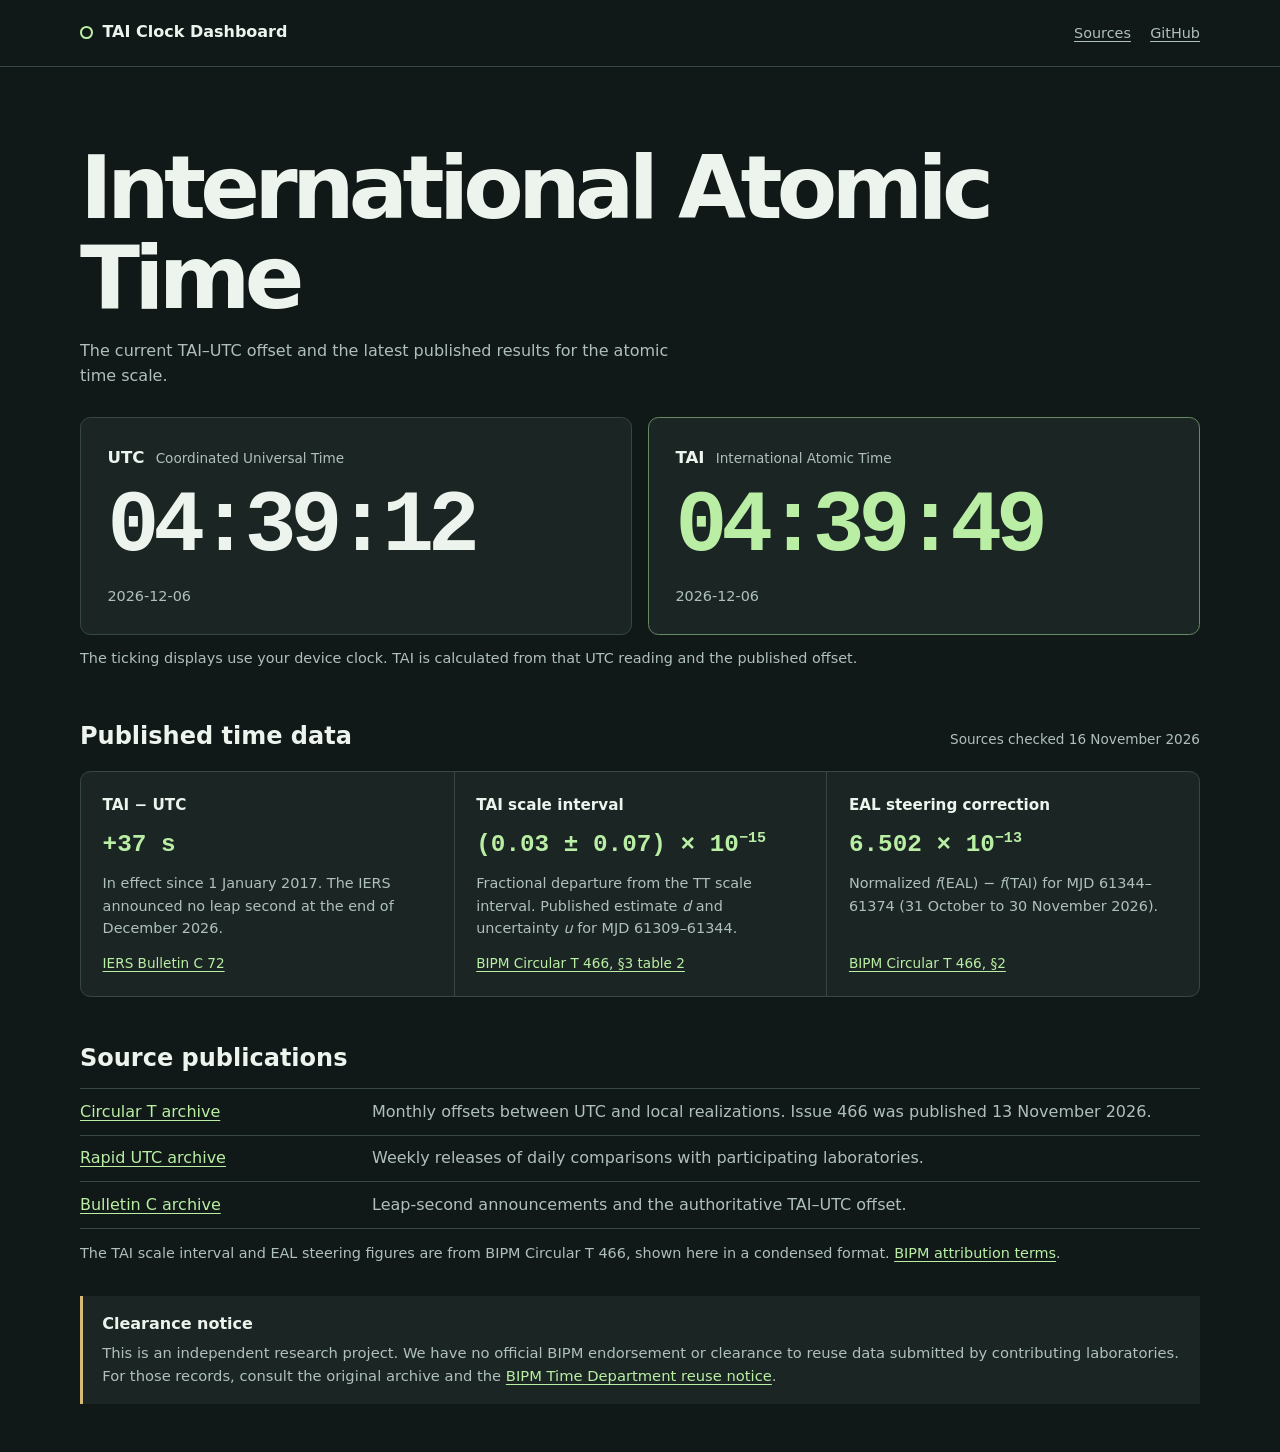
==== public/index.html @ c5761c44 "Add public TAI dashboard and data clearance notice" ====
<!doctype html>
<html lang="en">
<head>
  <meta charset="utf-8">
  <meta name="viewport" content="width=device-width, initial-scale=1">
  <meta name="description" content="Device-clock estimates of UTC and TAI, with published International Atomic Time results and source links.">
  <title>TAI Clock Dashboard</title>
  <link rel="stylesheet" href="./styles.css">
  <script type="module" src="./clock.mjs"></script>
</head>
<body>
  <header class="topbar">
    <div class="wrap header-inner">
      <a href="./" class="brand"><span class="brand-mark" aria-hidden="true"></span>TAI Clock Dashboard</a>
      <nav aria-label="Page links">
        <a href="#sources">Sources</a>
        <a href="https://github.com/uwarring82/tai-clock-dashboard">GitHub</a>
      </nav>
    </div>
  </header>
  <main class="wrap">
    <section class="hero" aria-labelledby="title">
      <h1 id="title">International Atomic Time</h1>
      <p class="subtitle">The current TAI–UTC offset and the latest published results for the atomic time scale.</p>
      <div class="clocks">
        <div class="clock">
          <h2>UTC <span>Coordinated Universal Time</span></h2>
          <p class="digits" id="utc-time">--:--:--</p>
          <p class="clock-date" id="utc-date">Device clock</p>
        </div>
        <div class="clock tai">
          <h2>TAI <span>International Atomic Time</span></h2>
          <p class="digits" id="tai-time">--:--:--</p>
          <p class="clock-date" id="tai-date">UTC + 37 s</p>
        </div>
      </div>
      <p class="clock-note">The ticking displays use your device clock. TAI is calculated from that UTC reading and the published offset.</p>
      <noscript><p class="clock-note">Enable JavaScript to see the ticking displays.</p></noscript>
    </section>

    <section class="results" aria-labelledby="results-title">
      <div class="section-heading">
        <h2 id="results-title">Published time data</h2>
        <p>Sources checked <time datetime="2026-11-16">16 November 2026</time></p>
      </div>
      <div class="metrics">
        <article>
          <h3>TAI − UTC</h3>
          <p class="value" id="tai-offset" data-seconds="37"
             data-start="2017-01-01T00:00:00Z" data-end="2027-07-01T00:00:00Z">+37 <span>s</span></p>
          <p>In effect since 1 January 2017. The IERS announced no leap second at the end of December 2026.</p>
          <a href="https://datacenter.iers.org/data/html/bulletinc-072.html">IERS Bulletin C 72</a>
        </article>
        <article>
          <h3>TAI scale interval</h3>
          <p class="value">(0.03 ± 0.07) × 10<sup>−15</sup></p>
          <p>Fractional departure from the TT scale interval. Published estimate <var>d</var> and uncertainty <var>u</var> for MJD 61309–61344.</p>
          <a href="https://webtai.bipm.org/ftp/pub/tai/Circular-T/cirthtm/cirt.466.html">BIPM Circular T 466, §3 table 2</a>
        </article>
        <article>
          <h3>EAL steering correction</h3>
          <p class="value">6.502 × 10<sup>−13</sup></p>
          <p>Normalized <var>f</var>(EAL) − <var>f</var>(TAI) for MJD 61344–61374 (31 October to 30 November 2026).</p>
          <a href="https://webtai.bipm.org/ftp/pub/tai/Circular-T/cirthtm/cirt.466.html">BIPM Circular T 466, §2</a>
        </article>
      </div>
    </section>

    <section class="sources" aria-labelledby="sources">
      <h2 id="sources">Source publications</h2>
      <ul>
        <li><a href="https://www.bipm.org/en/time-ftp/circular-t">Circular T archive</a><span>Monthly offsets between UTC and local realizations. Issue 466 was published 13 November 2026.</span></li>
        <li><a href="https://www.bipm.org/en/time-ftp/utcr">Rapid UTC archive</a><span>Weekly releases of daily comparisons with participating laboratories.</span></li>
        <li><a href="https://datacenter.iers.org/availableVersions.php?id=16">Bulletin C archive</a><span>Leap-second announcements and the authoritative TAI–UTC offset.</span></li>
      </ul>
      <p class="attribution">The TAI scale interval and EAL steering figures are from BIPM Circular T 466, shown here in a condensed format. <a href="https://www.bipm.org/en/copyright">BIPM attribution terms</a>.</p>
    </section>

    <aside class="notice" aria-labelledby="notice-title">
      <h2 id="notice-title">Clearance notice</h2>
      <p>This is an independent research project. We have no official BIPM endorsement or clearance to reuse data submitted by contributing laboratories. For those records, consult the original archive and the <a href="https://www.bipm.org/en/time-ftp">BIPM Time Department reuse notice</a>.</p>
    </aside>
  </main>
</body>
</html>
---- public/styles.css ----
:root {
  color-scheme: dark;
  font-family: "Geist", "Inter", system-ui, sans-serif;
  background: #111918;
  color: #edf4ed;
  --muted: #afc0ba;
  --line: #374844;
  --accent: #b9eea4;
  --panel: #1b2624;
}

* { box-sizing: border-box; }
body { margin: 0; line-height: 1.55; }
a { color: var(--accent); text-underline-offset: .2em; }
a:focus-visible { outline: 2px solid var(--accent); outline-offset: 5px; }
.wrap { width: min(100% - 2rem, 70rem); margin-inline: auto; }

.topbar { border-bottom: 1px solid var(--line); }
.header-inner { display: flex; justify-content: space-between; align-items: center; gap: 1rem; min-height: 4.1rem; }
.brand { display: flex; align-items: center; gap: .6rem; color: inherit; font-weight: 650; text-decoration: none; }
.brand-mark { width: .8rem; height: .8rem; border: 2px solid var(--accent); border-radius: 50%; }
nav { display: flex; flex-wrap: wrap; gap: .5rem 1.2rem; font-size: .9rem; }
nav a { color: var(--muted); }

.hero { margin-block: clamp(2rem, 7vw, 4.75rem) 3rem; }
h1, h2, h3, p { margin: 0; }
h1 { font-size: clamp(2.4rem, 8vw, 5.5rem); line-height: 1.025; letter-spacing: -.065em; }
.subtitle { color: var(--muted); margin-top: 1rem; max-width: 38rem; }
.clocks { display: grid; grid-template-columns: repeat(2, minmax(0, 1fr)); gap: 1rem; margin-top: 1.8rem; }
.clock { min-width: 0; padding: clamp(1rem, 3vw, 1.65rem); border: 1px solid var(--line); border-radius: .65rem; background: var(--panel); }
.clock h2 { display: flex; flex-wrap: wrap; align-items: baseline; gap: .25rem .7rem; font-size: 1.04rem; }
.clock h2 span { color: var(--muted); font-size: .85rem; font-weight: 450; }
.tai { border-color: #658b64; }
.tai .digits { color: var(--accent); }
.digits, .value { font-family: "IBM Plex Mono", ui-monospace, Consolas, monospace; font-variant-numeric: tabular-nums; font-weight: 650; }
.digits { font-size: clamp(2.15rem, 6.8vw, 5.4rem); line-height: 1.12; letter-spacing: -.07em; margin-block: .55rem; }
.clock-date { color: var(--muted); font-size: .9rem; }
.clock-note, .attribution { color: var(--muted); margin-top: .8rem; font-size: .9rem; }

.section-heading { display: flex; flex-wrap: wrap; align-items: baseline; justify-content: space-between; gap: .45rem 1rem; margin-bottom: 1rem; }
.section-heading p { color: var(--muted); font-size: .85rem; }
.metrics { display: grid; grid-template-columns: repeat(3, minmax(0, 1fr)); border: 1px solid var(--line); border-radius: .65rem; background: var(--panel); }
.metrics article { display: flex; flex-direction: column; gap: .55rem; padding: clamp(1rem, 2.5vw, 1.35rem); }
.metrics article + article { border-left: 1px solid var(--line); }
h3 { font-size: .95rem; }
.value { font-size: clamp(1rem, 2.5vw, 1.52rem); color: var(--accent); }
.value sup { font-size: .62em; }
.metrics article > p:not(.value) { color: var(--muted); font-size: .9rem; }
.metrics article > a { margin-top: auto; padding-top: .3rem; font-size: .85rem; }

.sources { margin-top: 2.7rem; }
.sources ul { margin: .7rem 0 0; padding: 0; list-style: none; border-top: 1px solid var(--line); }
.sources li { display: grid; grid-template-columns: minmax(12rem, 1fr) 3fr; gap: .35rem 1rem; padding-block: .65rem; border-bottom: 1px solid var(--line); }
.sources li span { color: var(--muted); }
.notice { padding: 1rem 1.2rem; margin-block: 2rem 3rem; border-left: .2rem solid #d8b876; background: var(--panel); }
.notice h2 { font-size: 1rem; margin-bottom: .35rem; }
.notice p { color: var(--muted); font-size: .92rem; }

@media (max-width: 44rem) {
  .metrics { grid-template-columns: 1fr; }
  .metrics article + article { border-left: 0; border-top: 1px solid var(--line); }
}
@media (max-width: 30rem) {
  .clocks, .sources li { grid-template-columns: 1fr; }
  .digits { font-size: clamp(2.4rem, 11vw, 3.6rem); }
  .header-inner { padding-block: .65rem; }
}
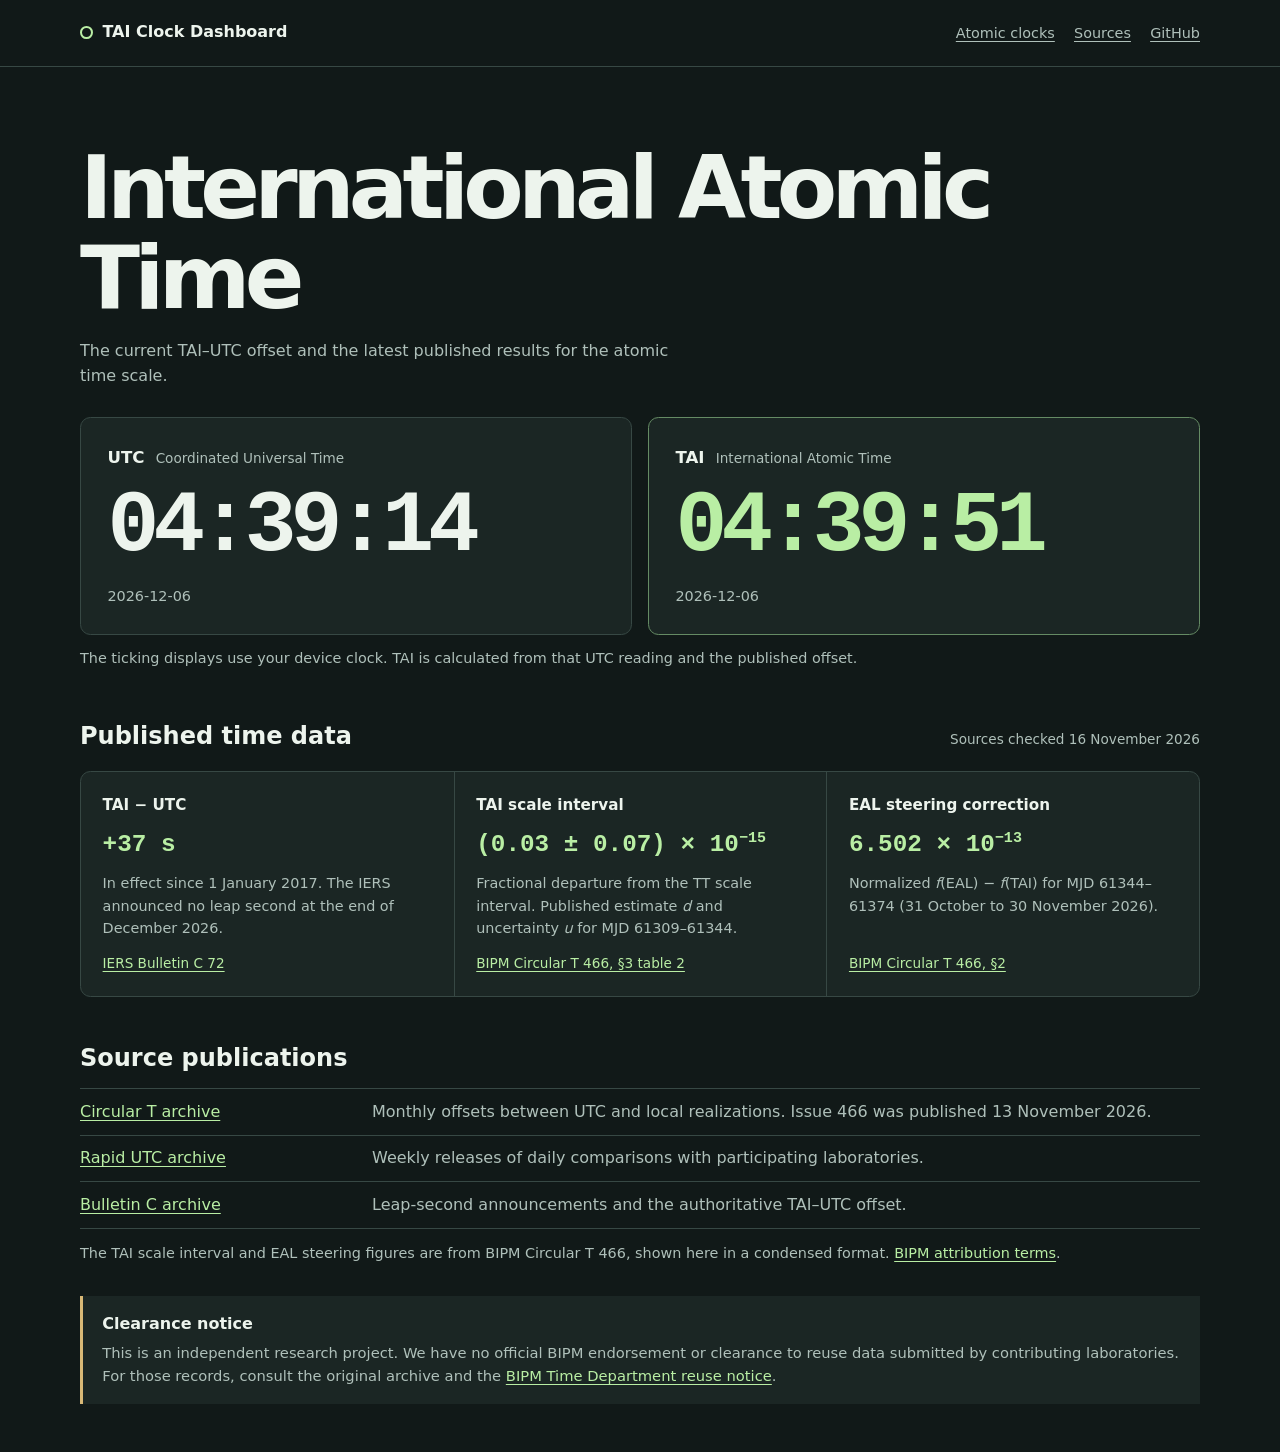
==== commit 835352de: "Show individual atomic clocks and published evaluations" ====
--- a/public/index.html
+++ b/public/index.html
@@ -13,6 +13,7 @@
     <div class="wrap header-inner">
       <a href="./" class="brand"><span class="brand-mark" aria-hidden="true"></span>TAI Clock Dashboard</a>
       <nav aria-label="Page links">
+        <a href="./clocks.html">Atomic clocks</a>
         <a href="#sources">Sources</a>
         <a href="https://github.com/uwarring82/tai-clock-dashboard">GitHub</a>
       </nav>
--- a/public/styles.css
+++ b/public/styles.css
@@ -65,3 +65,32 @@
   .digits { font-size: clamp(2.4rem, 11vw, 3.6rem); }
   .header-inner { padding-block: .65rem; }
 }
+
+nav a[aria-current="page"] { color: var(--accent); }
+.directory-hero { margin-bottom: 2rem; }
+.directory-nav { margin-top: 1.25rem; }
+.directory-nav a { color: var(--accent); }
+.clock-directory { display: grid; grid-template-columns: repeat(2, minmax(0, 1fr)); gap: 1rem; }
+.clock-profile {
+  display: flex;
+  flex-direction: column;
+  min-width: 0;
+  padding: clamp(1.1rem, 3vw, 1.6rem);
+  border: 1px solid var(--line);
+  border-radius: .65rem;
+  background: var(--panel);
+}
+.clock-profile:target { border-color: var(--accent); }
+.profile-lab, .profile-context { color: var(--muted); font-size: .85rem; }
+.clock-profile h2 { margin-top: .2rem; font-size: 1.7rem; }
+.profile-role { color: var(--accent); font-size: .9rem; }
+.profile-detail { margin-top: .65rem; }
+.clock-profile dl { margin: 1.1rem 0 .15rem; padding-top: .7rem; border-top: 1px solid var(--line); }
+.clock-profile dt { font-size: .88rem; }
+.clock-profile dd { margin-inline-start: 0; }
+.profile-context { margin-bottom: .7rem; }
+.profile-source { margin-top: auto; font-size: .85rem; }
+
+@media (max-width: 44rem) {
+  .clock-directory { grid-template-columns: 1fr; }
+}
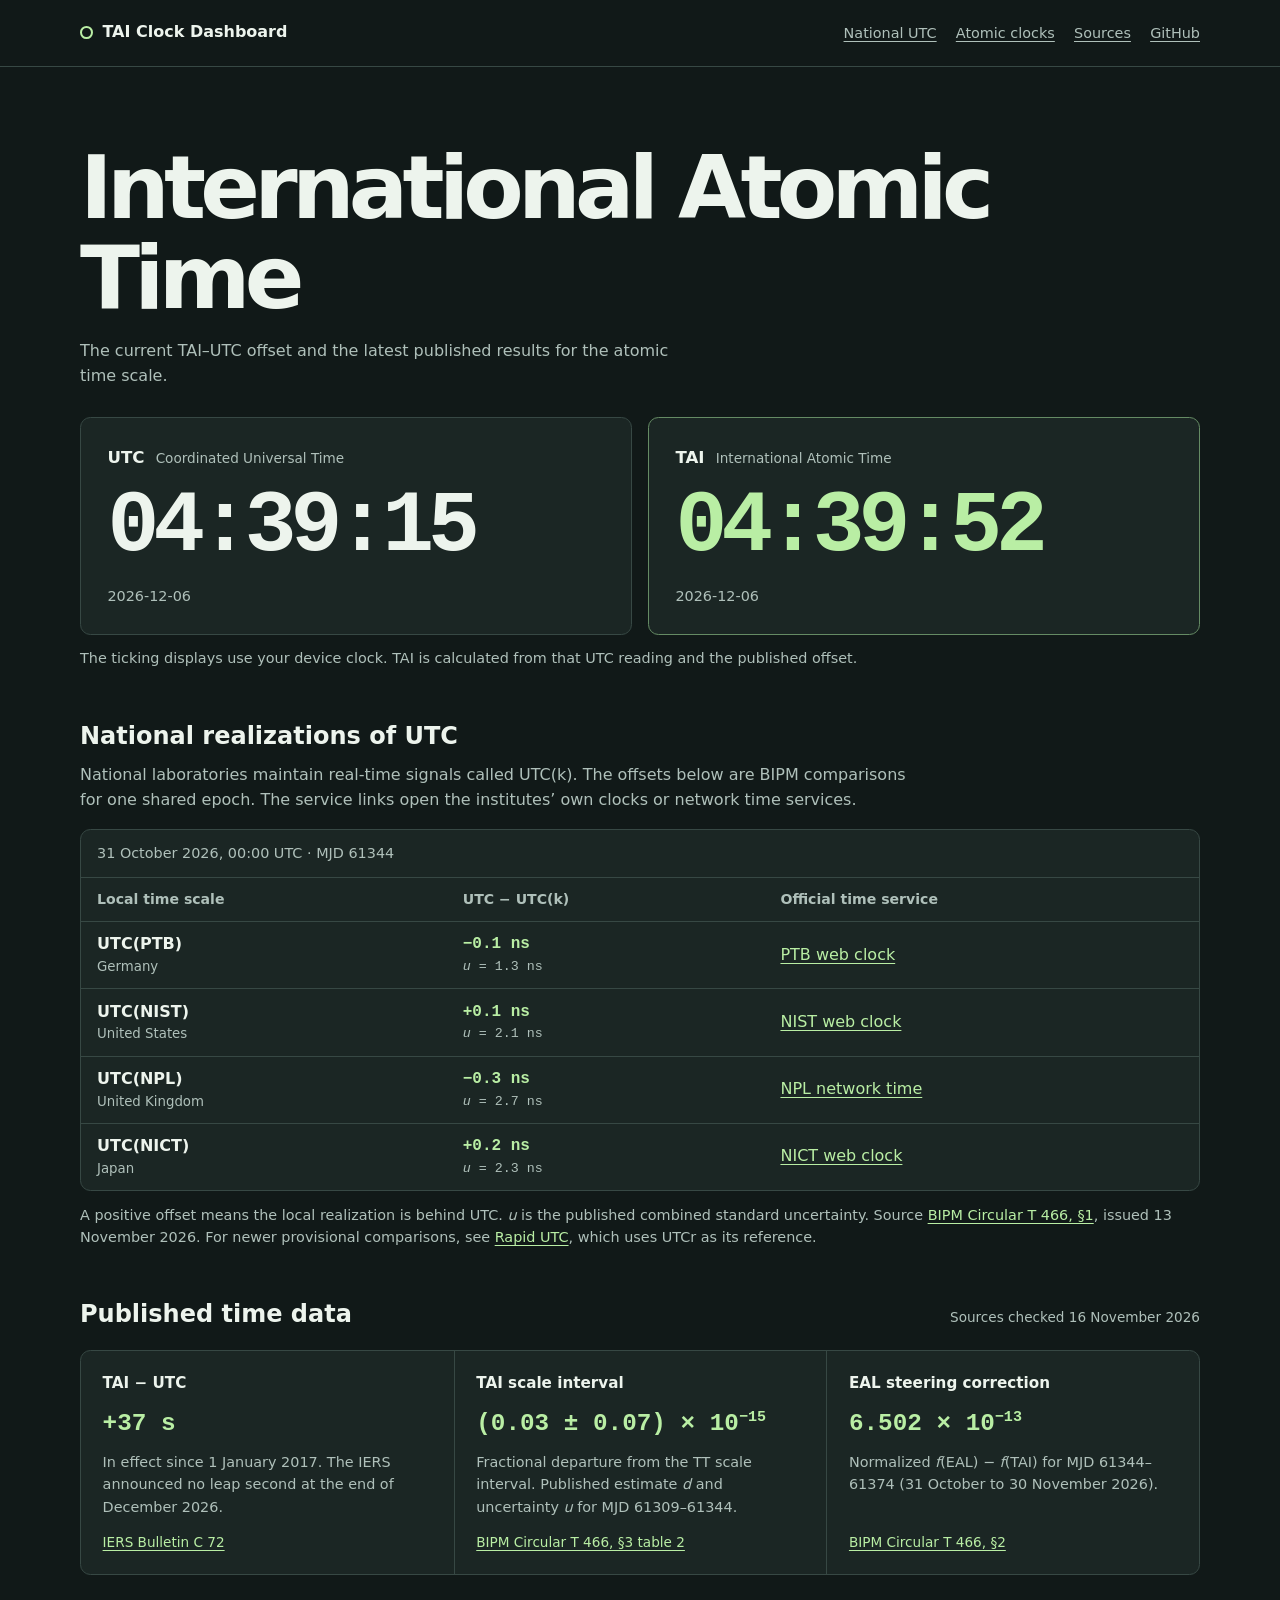
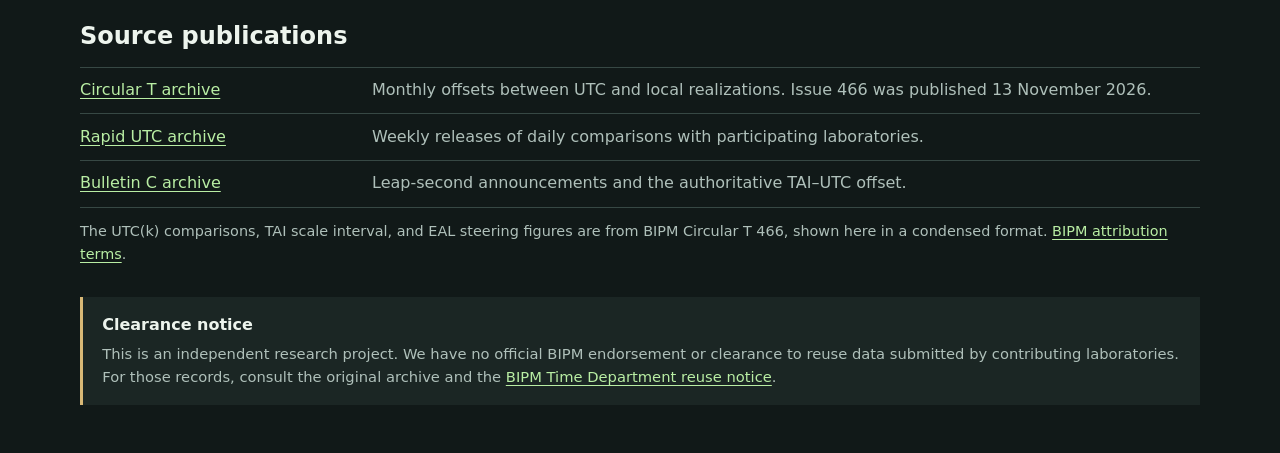
==== commit f5519ae0: "Compare national UTC realizations on the dashboard" ====
--- a/public/index.html
+++ b/public/index.html
@@ -13,6 +13,7 @@
     <div class="wrap header-inner">
       <a href="./" class="brand"><span class="brand-mark" aria-hidden="true"></span>TAI Clock Dashboard</a>
       <nav aria-label="Page links">
+        <a href="#national-utc">National UTC</a>
         <a href="./clocks.html">Atomic clocks</a>
         <a href="#sources">Sources</a>
         <a href="https://github.com/uwarring82/tai-clock-dashboard">GitHub</a>
@@ -37,6 +38,46 @@
       </div>
       <p class="clock-note">The ticking displays use your device clock. TAI is calculated from that UTC reading and the published offset.</p>
       <noscript><p class="clock-note">Enable JavaScript to see the ticking displays.</p></noscript>
+    </section>
+
+    <section class="national-utc" aria-labelledby="national-utc">
+      <h2 id="national-utc">National realizations of UTC</h2>
+      <p class="section-note">National laboratories maintain real-time signals called UTC(k). The offsets below are BIPM comparisons for one shared epoch. The service links open the institutes’ own clocks or network time services.</p>
+      <div class="utc-table-wrap">
+        <table class="utc-table">
+          <caption><time datetime="2026-10-31T00:00:00Z">31 October 2026, 00:00 UTC</time> · MJD 61344</caption>
+          <thead>
+            <tr>
+              <th scope="col">Local time scale</th>
+              <th scope="col">UTC − UTC(k)</th>
+              <th scope="col">Official time service</th>
+            </tr>
+          </thead>
+          <tbody>
+            <tr>
+              <th scope="row">UTC(PTB)<small>Germany</small></th>
+              <td class="utc-offset"><strong>−0.1 ns</strong><small><var>u</var> = 1.3 ns</small></td>
+              <td><a href="https://uhr.ptb.de/">PTB web clock</a></td>
+            </tr>
+            <tr>
+              <th scope="row">UTC(NIST)<small>United States</small></th>
+              <td class="utc-offset"><strong>+0.1 ns</strong><small><var>u</var> = 2.1 ns</small></td>
+              <td><a href="https://timegov.nist.gov/">NIST web clock</a></td>
+            </tr>
+            <tr>
+              <th scope="row">UTC(NPL)<small>United Kingdom</small></th>
+              <td class="utc-offset"><strong>−0.3 ns</strong><small><var>u</var> = 2.7 ns</small></td>
+              <td><a href="https://www.npl.co.uk/products-services/time-frequency/network-time-protocol">NPL network time</a></td>
+            </tr>
+            <tr>
+              <th scope="row">UTC(NICT)<small>Japan</small></th>
+              <td class="utc-offset"><strong>+0.2 ns</strong><small><var>u</var> = 2.3 ns</small></td>
+              <td><a href="https://www.nict.go.jp/JST/JST5.html">NICT web clock</a></td>
+            </tr>
+          </tbody>
+        </table>
+      </div>
+      <p class="clock-note">A positive offset means the local realization is behind UTC. <var>u</var> is the published combined standard uncertainty. Source <a href="https://webtai.bipm.org/ftp/pub/tai/Circular-T/cirthtm/cirt.466.html">BIPM Circular T 466, §1</a>, issued <time datetime="2026-11-13">13 November 2026</time>. For newer provisional comparisons, see <a href="https://www.bipm.org/en/time-ftp/utcr">Rapid UTC</a>, which uses UTCr as its reference.</p>
     </section>
 
     <section class="results" aria-labelledby="results-title">
@@ -74,7 +115,7 @@
         <li><a href="https://www.bipm.org/en/time-ftp/utcr">Rapid UTC archive</a><span>Weekly releases of daily comparisons with participating laboratories.</span></li>
         <li><a href="https://datacenter.iers.org/availableVersions.php?id=16">Bulletin C archive</a><span>Leap-second announcements and the authoritative TAI–UTC offset.</span></li>
       </ul>
-      <p class="attribution">The TAI scale interval and EAL steering figures are from BIPM Circular T 466, shown here in a condensed format. <a href="https://www.bipm.org/en/copyright">BIPM attribution terms</a>.</p>
+      <p class="attribution">The UTC(k) comparisons, TAI scale interval, and EAL steering figures are from BIPM Circular T 466, shown here in a condensed format. <a href="https://www.bipm.org/en/copyright">BIPM attribution terms</a>.</p>
     </section>
 
     <aside class="notice" aria-labelledby="notice-title">
--- a/public/styles.css
+++ b/public/styles.css
@@ -94,3 +94,19 @@
 @media (max-width: 44rem) {
   .clock-directory { grid-template-columns: 1fr; }
 }
+
+.national-utc { margin-bottom: 3rem; }
+.section-note { margin-block: .5rem 1rem; color: var(--muted); max-width: 52rem; }
+.utc-table-wrap { border: 1px solid var(--line); border-radius: .65rem; background: var(--panel); }
+.utc-table { width: 100%; border-collapse: collapse; text-align: left; }
+.utc-table caption { padding: .8rem 1rem; text-align: left; color: var(--muted); font-size: .9rem; }
+.utc-table th, .utc-table td { border-top: 1px solid var(--line); padding: .65rem 1rem; }
+.utc-table thead th { color: var(--muted); font-weight: 600; font-size: .88rem; }
+.utc-table small { display: block; color: var(--muted); font-weight: 400; }
+.utc-offset { font-family: "IBM Plex Mono", ui-monospace, Consolas, monospace; font-variant-numeric: tabular-nums; }
+.utc-offset strong { color: var(--accent); white-space: nowrap; }
+
+@media (max-width: 30rem) {
+  .header-inner { align-items: flex-start; flex-direction: column; gap: .45rem; }
+  .utc-table th, .utc-table td { padding-inline: .55rem; }
+}
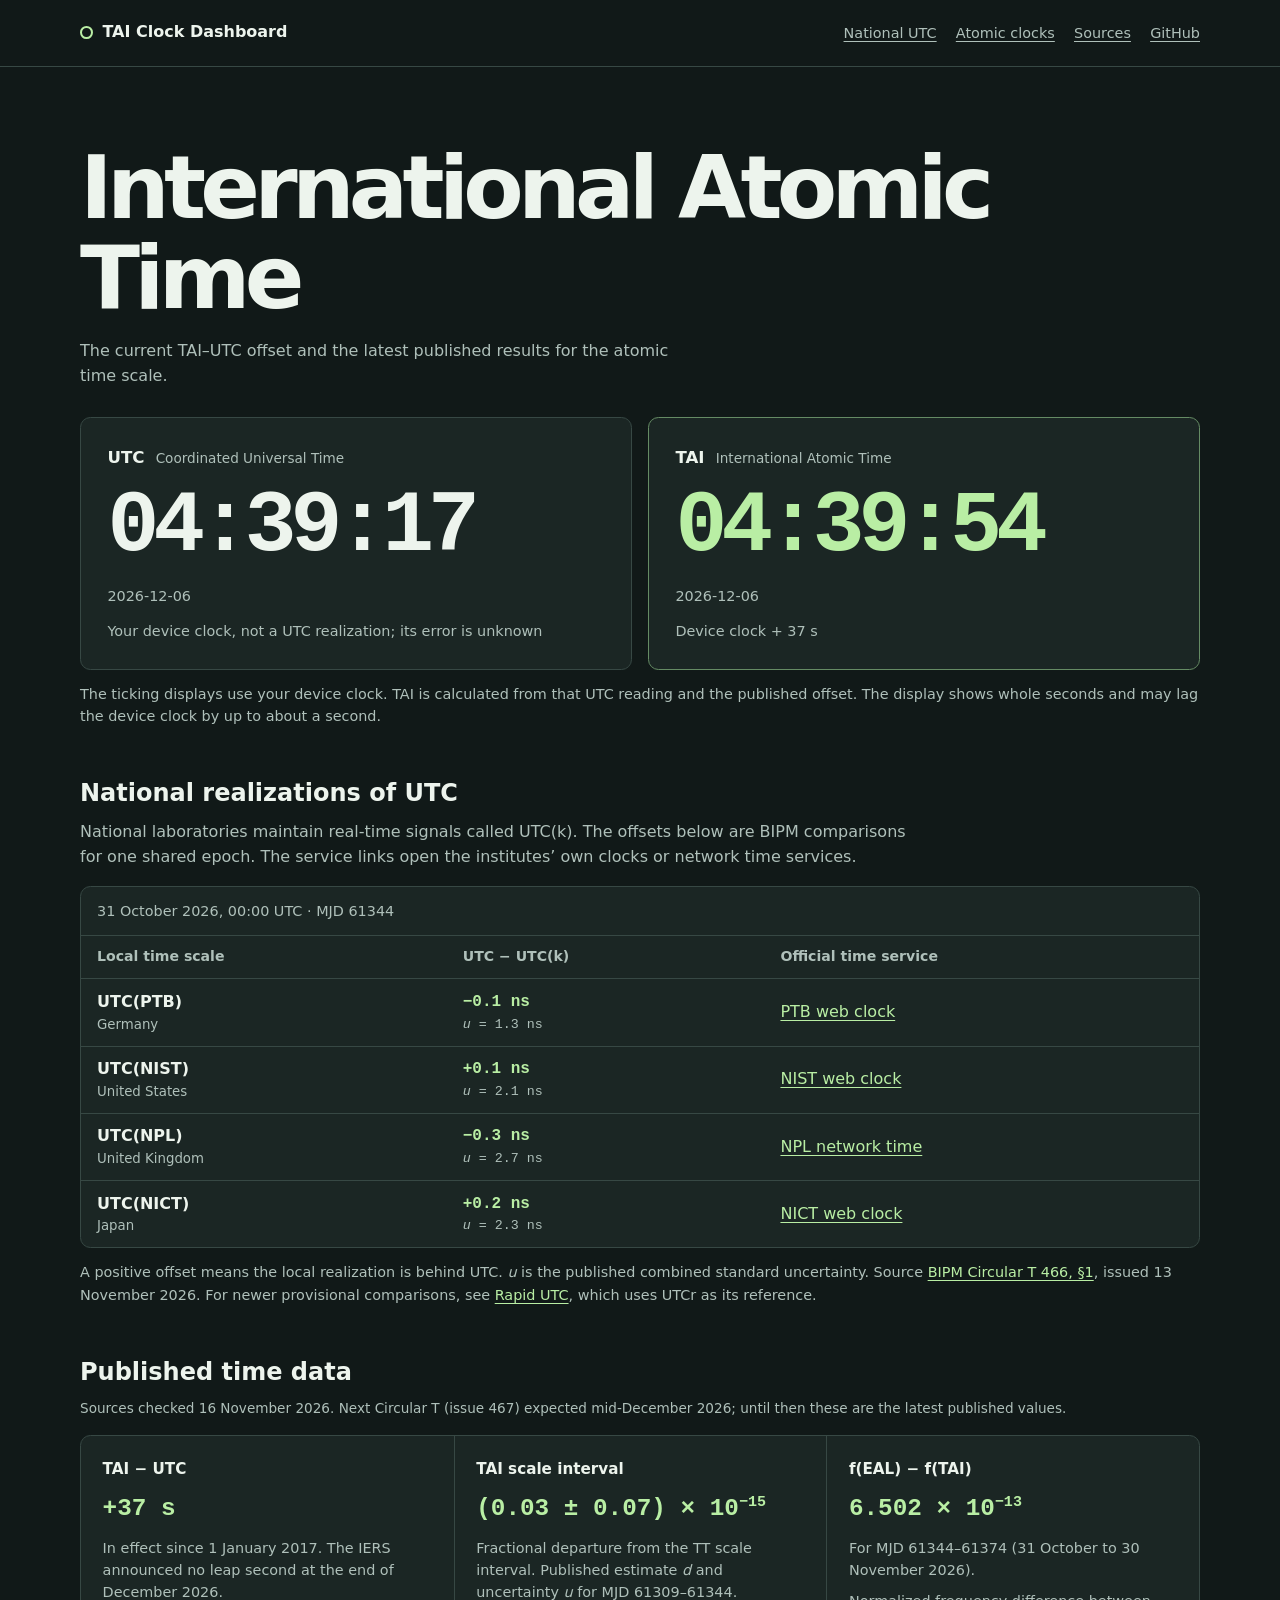
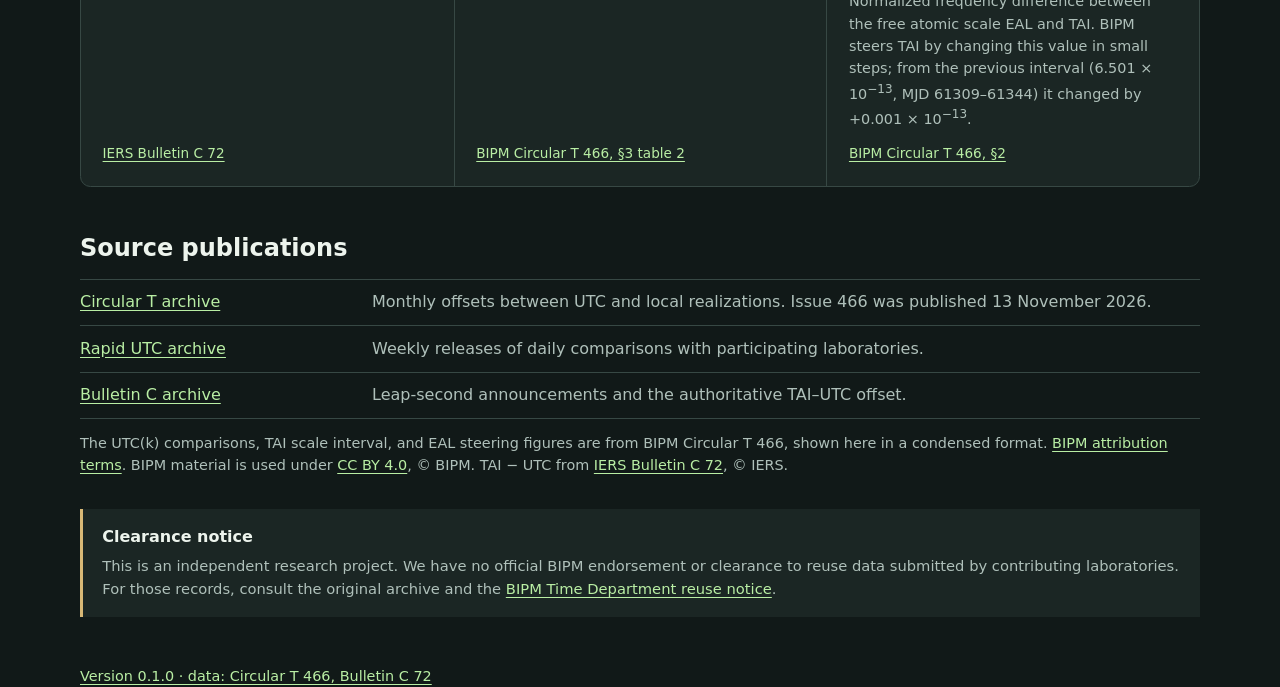
==== commit 666e6107: "Add licence, citation metadata and honest labels to the dashboard MIT for code and CC BY 4.0 for tex" ====
--- a/public/index.html
+++ b/public/index.html
@@ -29,14 +29,16 @@
           <h2>UTC <span>Coordinated Universal Time</span></h2>
           <p class="digits" id="utc-time">--:--:--</p>
           <p class="clock-date" id="utc-date">Device clock</p>
+          <p class="clock-note">Your device clock, not a UTC realization; its error is unknown</p>
         </div>
         <div class="clock tai">
           <h2>TAI <span>International Atomic Time</span></h2>
           <p class="digits" id="tai-time">--:--:--</p>
           <p class="clock-date" id="tai-date">UTC + 37 s</p>
+          <p class="clock-note">Device clock + 37 s</p>
         </div>
       </div>
-      <p class="clock-note">The ticking displays use your device clock. TAI is calculated from that UTC reading and the published offset.</p>
+      <p class="clock-note">The ticking displays use your device clock. TAI is calculated from that UTC reading and the published offset. The display shows whole seconds and may lag the device clock by up to about a second.</p>
       <noscript><p class="clock-note">Enable JavaScript to see the ticking displays.</p></noscript>
     </section>
 
@@ -83,7 +85,7 @@
     <section class="results" aria-labelledby="results-title">
       <div class="section-heading">
         <h2 id="results-title">Published time data</h2>
-        <p>Sources checked <time datetime="2026-11-16">16 November 2026</time></p>
+        <p>Sources checked <time datetime="2026-11-16">16 November 2026</time>. Next Circular T (issue 467) expected mid-December 2026; until then these are the latest published values.</p>
       </div>
       <div class="metrics">
         <article>
@@ -100,9 +102,10 @@
           <a href="https://webtai.bipm.org/ftp/pub/tai/Circular-T/cirthtm/cirt.466.html">BIPM Circular T 466, §3 table 2</a>
         </article>
         <article>
-          <h3>EAL steering correction</h3>
+          <h3>f(EAL) − f(TAI)</h3>
           <p class="value">6.502 × 10<sup>−13</sup></p>
-          <p>Normalized <var>f</var>(EAL) − <var>f</var>(TAI) for MJD 61344–61374 (31 October to 30 November 2026).</p>
+          <p>For MJD 61344–61374 (31 October to 30 November 2026).</p>
+          <p>Normalized frequency difference between the free atomic scale EAL and TAI. BIPM steers TAI by changing this value in small steps; from the previous interval (6.501 × 10<sup>−13</sup>, MJD 61309–61344) it changed by +0.001 × 10<sup>−13</sup>.</p>
           <a href="https://webtai.bipm.org/ftp/pub/tai/Circular-T/cirthtm/cirt.466.html">BIPM Circular T 466, §2</a>
         </article>
       </div>
@@ -115,7 +118,7 @@
         <li><a href="https://www.bipm.org/en/time-ftp/utcr">Rapid UTC archive</a><span>Weekly releases of daily comparisons with participating laboratories.</span></li>
         <li><a href="https://datacenter.iers.org/availableVersions.php?id=16">Bulletin C archive</a><span>Leap-second announcements and the authoritative TAI–UTC offset.</span></li>
       </ul>
-      <p class="attribution">The UTC(k) comparisons, TAI scale interval, and EAL steering figures are from BIPM Circular T 466, shown here in a condensed format. <a href="https://www.bipm.org/en/copyright">BIPM attribution terms</a>.</p>
+      <p class="attribution">The UTC(k) comparisons, TAI scale interval, and EAL steering figures are from BIPM Circular T 466, shown here in a condensed format. <a href="https://www.bipm.org/en/copyright">BIPM attribution terms</a>. BIPM material is used under <a href="https://creativecommons.org/licenses/by/4.0/">CC BY 4.0</a>, © BIPM. TAI − UTC from <a href="https://datacenter.iers.org/data/html/bulletinc-072.html">IERS Bulletin C 72</a>, © IERS.</p>
     </section>
 
     <aside class="notice" aria-labelledby="notice-title">
@@ -123,5 +126,8 @@
       <p>This is an independent research project. We have no official BIPM endorsement or clearance to reuse data submitted by contributing laboratories. For those records, consult the original archive and the <a href="https://www.bipm.org/en/time-ftp">BIPM Time Department reuse notice</a>.</p>
     </aside>
   </main>
+  <footer class="wrap">
+    <p class="attribution"><a href="https://github.com/uwarring82/tai-clock-dashboard">Version 0.1.0 · data: Circular T 466, Bulletin C 72</a></p>
+  </footer>
 </body>
 </html>
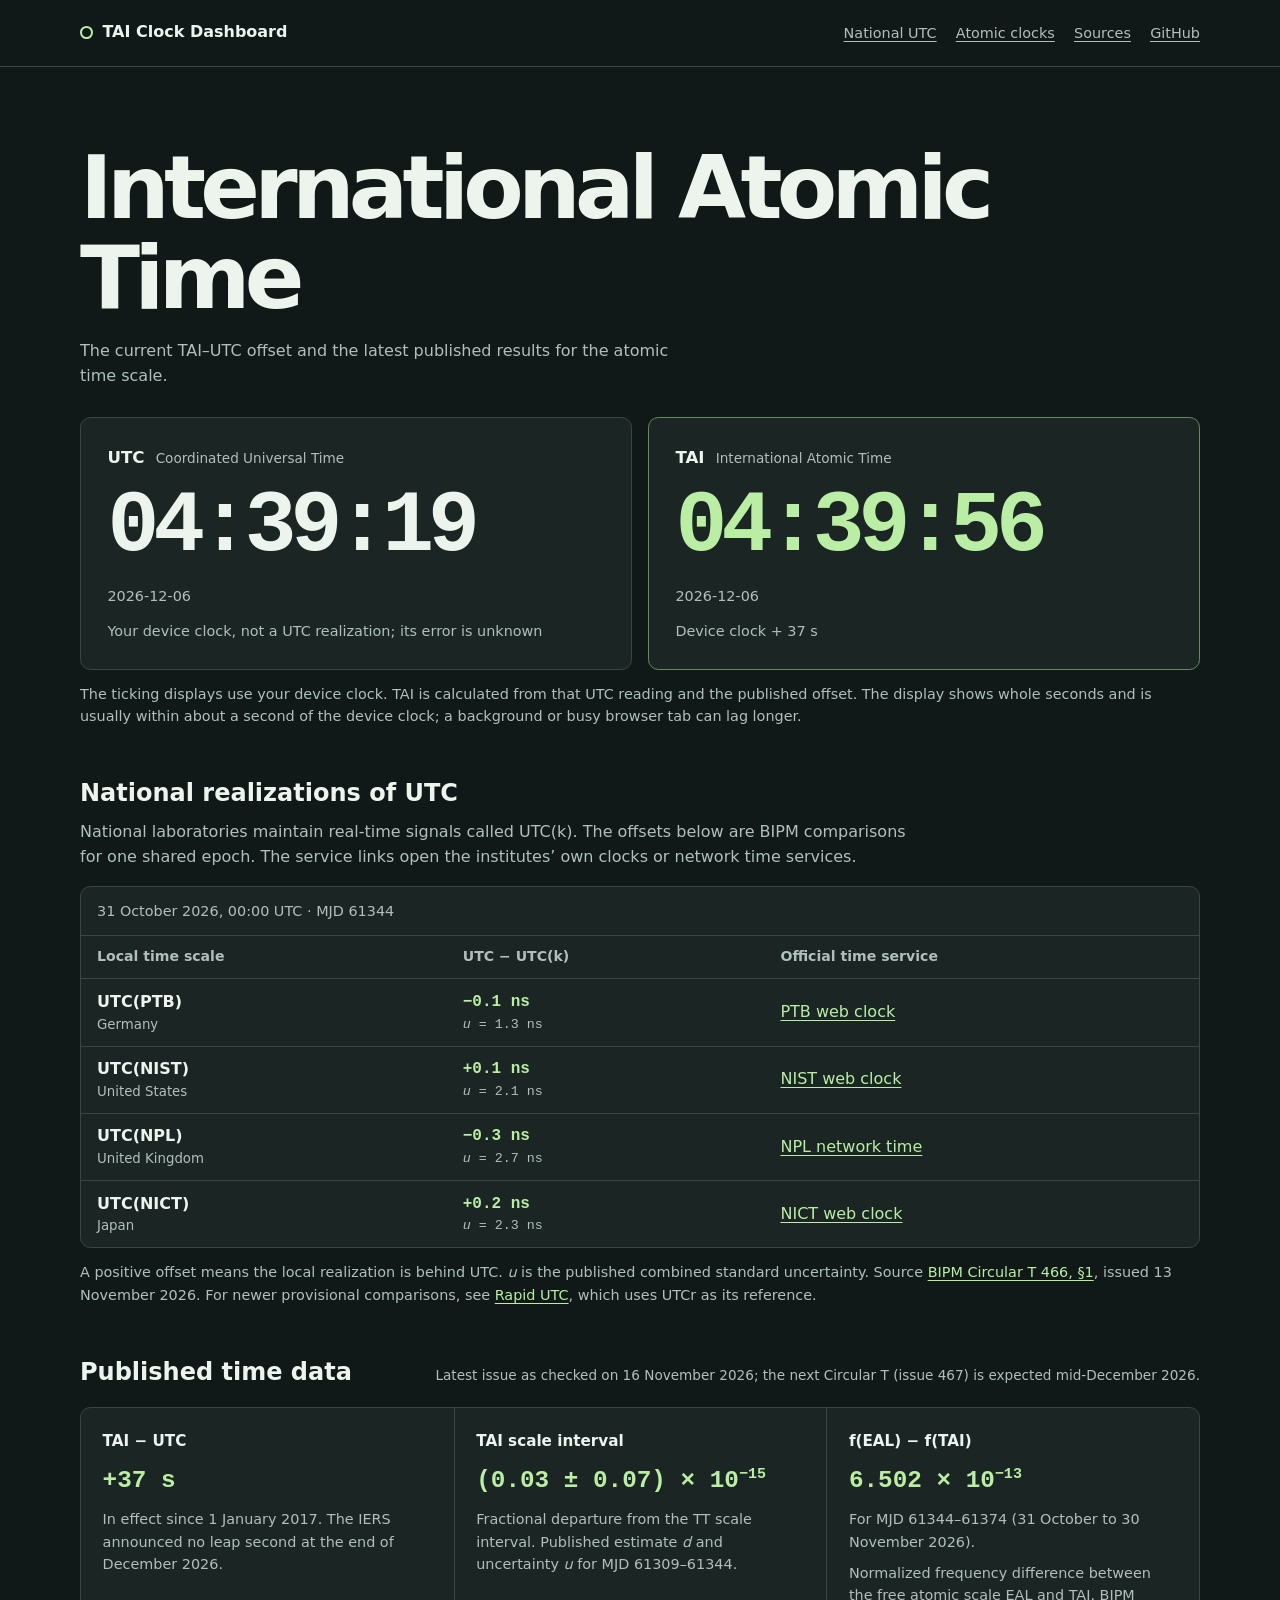
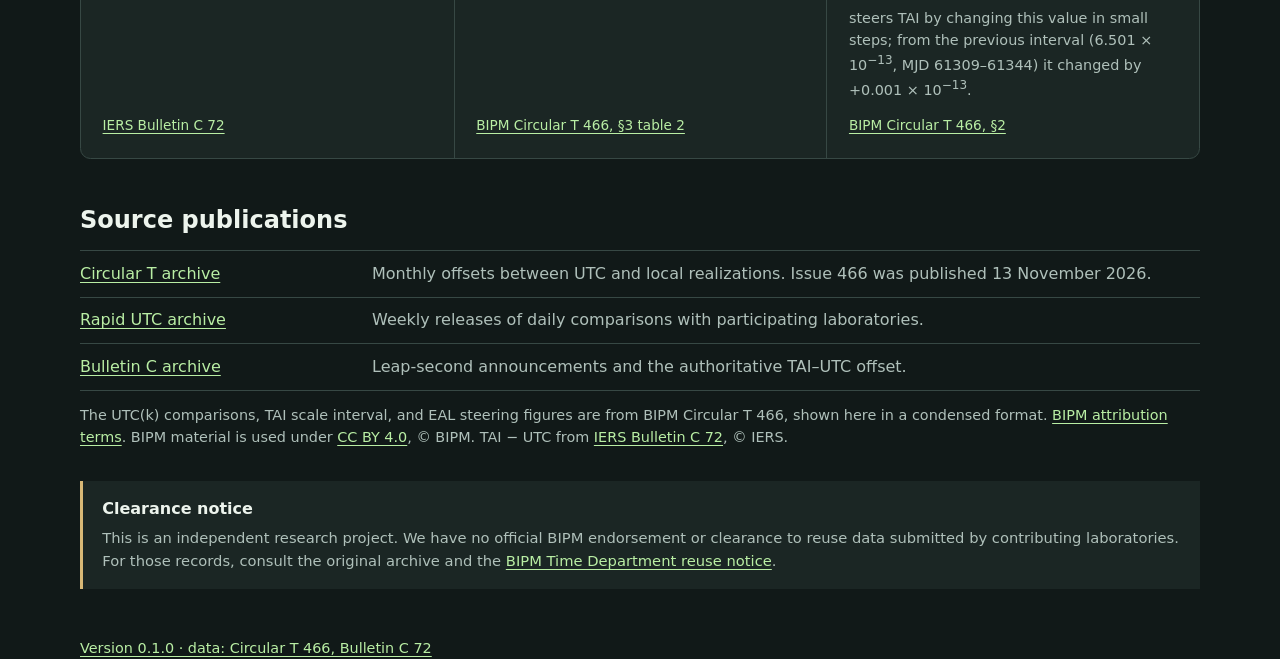
==== commit 16b7edf9: "Correct the leap-second note, lag and freshness wording; cite profile sources Leap seconds go prefer" ====
--- a/public/index.html
+++ b/public/index.html
@@ -38,7 +38,7 @@
           <p class="clock-note">Device clock + 37 s</p>
         </div>
       </div>
-      <p class="clock-note">The ticking displays use your device clock. TAI is calculated from that UTC reading and the published offset. The display shows whole seconds and may lag the device clock by up to about a second.</p>
+      <p class="clock-note">The ticking displays use your device clock. TAI is calculated from that UTC reading and the published offset. The display shows whole seconds and is usually within about a second of the device clock; a background or busy browser tab can lag longer.</p>
       <noscript><p class="clock-note">Enable JavaScript to see the ticking displays.</p></noscript>
     </section>
 
@@ -85,7 +85,7 @@
     <section class="results" aria-labelledby="results-title">
       <div class="section-heading">
         <h2 id="results-title">Published time data</h2>
-        <p>Sources checked <time datetime="2026-11-16">16 November 2026</time>. Next Circular T (issue 467) expected mid-December 2026; until then these are the latest published values.</p>
+        <p>Latest issue as checked on <time datetime="2026-11-16">16 November 2026</time>; the next Circular T (issue 467) is expected mid-December 2026.</p>
       </div>
       <div class="metrics">
         <article>
@@ -127,7 +127,7 @@
     </aside>
   </main>
   <footer class="wrap">
-    <p class="attribution"><a href="https://github.com/uwarring82/tai-clock-dashboard">Version 0.1.0 · data: Circular T 466, Bulletin C 72</a></p>
+    <p class="attribution"><a href="https://github.com/uwarring82/tai-clock-dashboard/releases/tag/v0.1.0">Version 0.1.0 · data: Circular T 466, Bulletin C 72</a></p>
   </footer>
 </body>
 </html>
